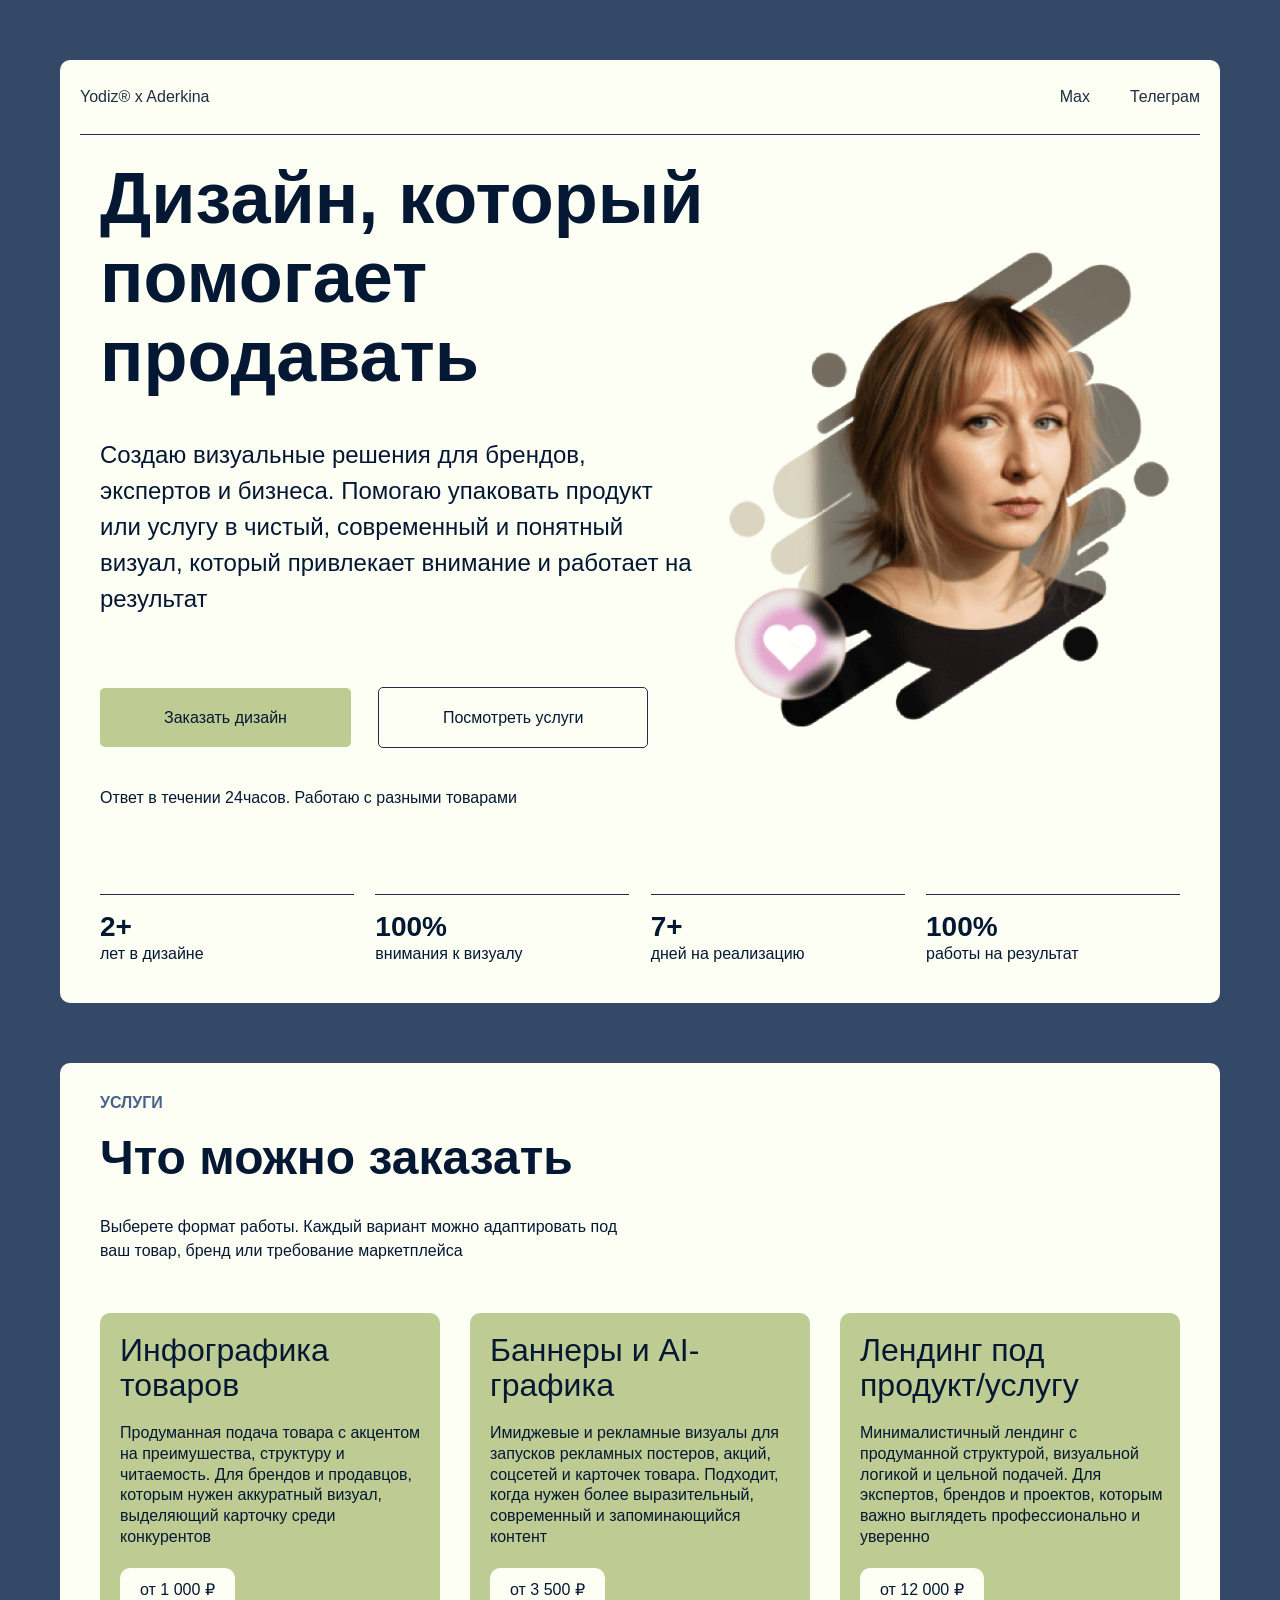
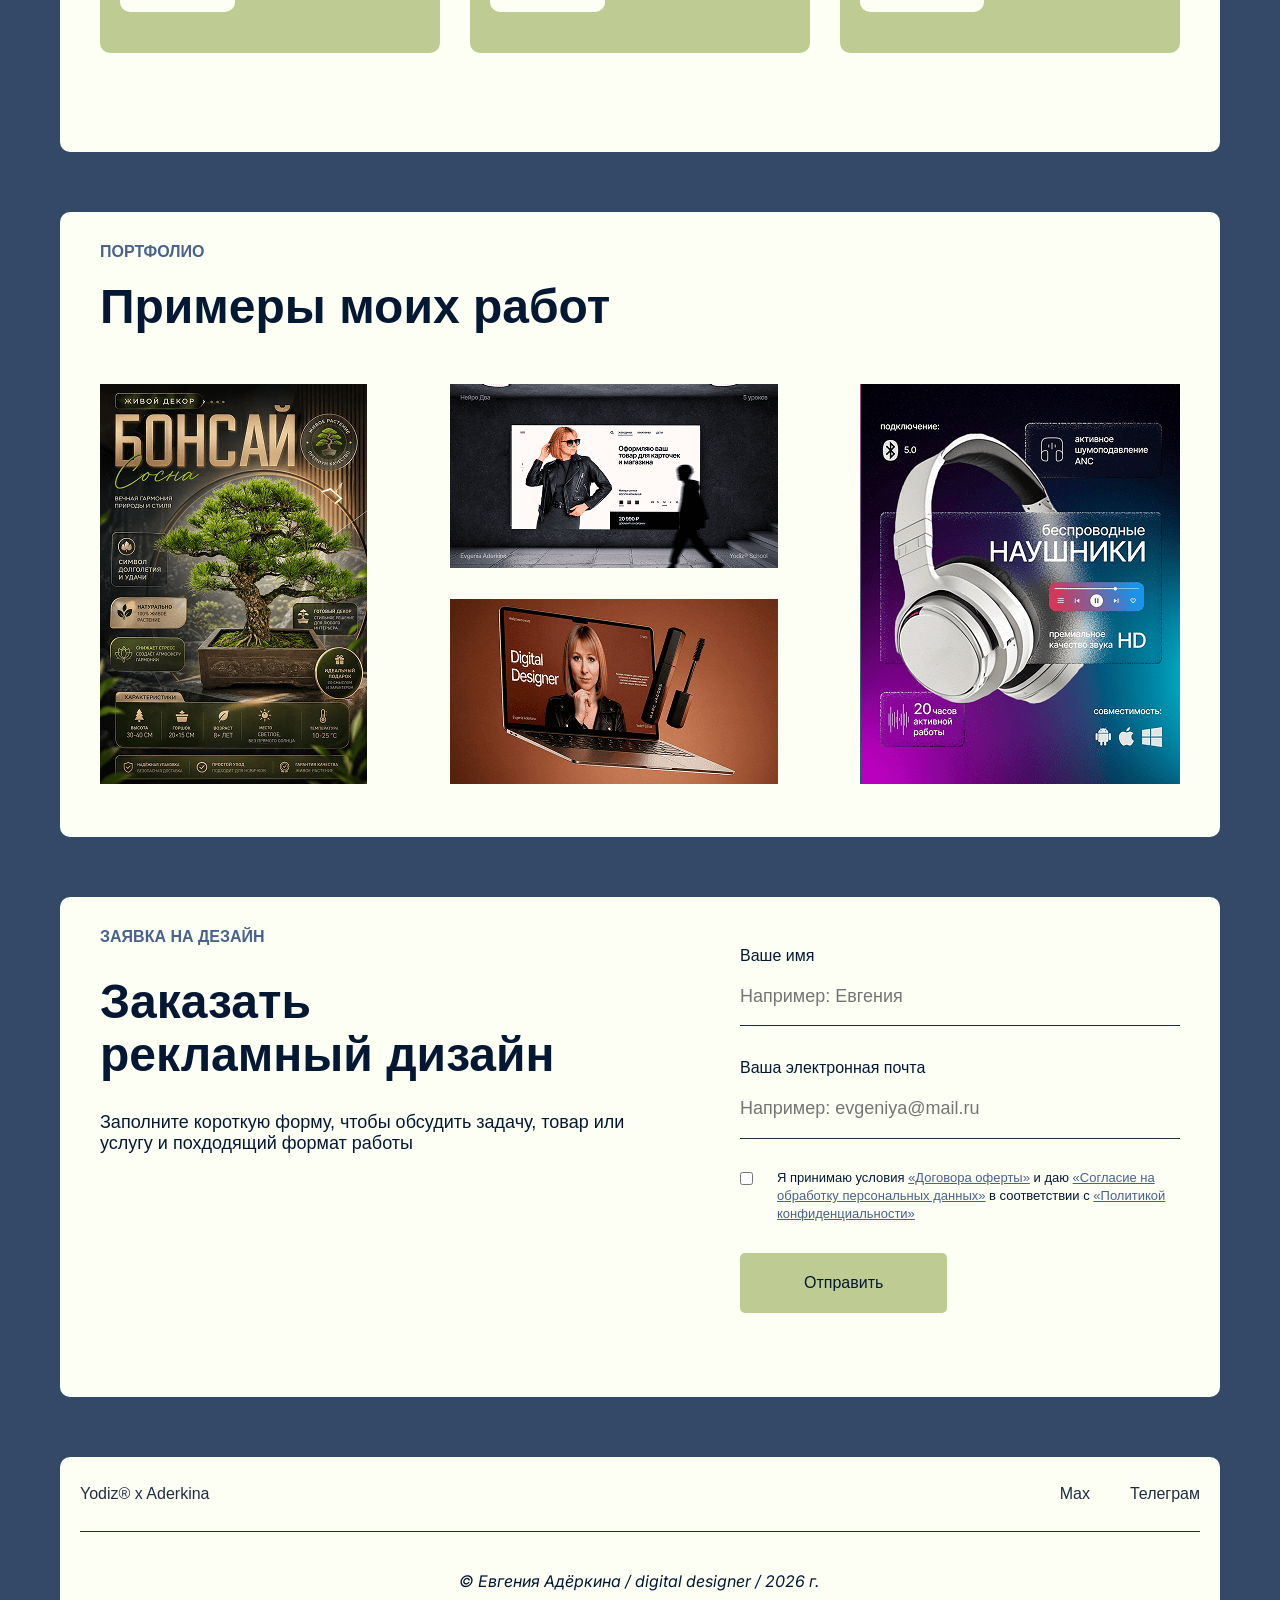
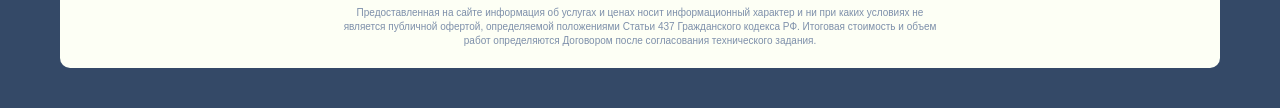
==== index.html @ ded8d52b "Add files via upload" ====
<!DOCTYPE html>
<html lang="en">

<head>
    <meta charset="UTF-8">
    <meta name="viewport" content="width=device-width, initial-scale=1.0">
    <title>Evgeniya</title>
    <link rel="stylesheet" href="./css/main.css">

    <link rel="icon" type="image/x-icon" href="./images/favicons/favicon.svg">
    <link rel="apple-touch-icon" sizes="180x180" href="./images/favicons/apple-touch-icon.png">

</head>

<body>
    <main>
        <section class="hero">
            <div class="container hero__container">
                <div class="hero__screen hero-screen">
                    <header class="header hero__header">
                        <div class="header__container">
                            <div class="header__menu">
                                <div class="header__logo">
                                    <a href="#" class="logo">Yodiz® x Aderkina</a>
                                </div>
                                <nov class="nov">
                                    <a href="#" class="nov__link">Max</a>
                                    <a href="https://t.me/Evgenia_Aderkina" class="nov__link" target="_blank">Телеграм</a>
                                </nov>
                            </div>
                        </div>
                    </header>
                    <div class="hero-screen__content">
                        <div class="hero-visual">
                            <img src="./images/Evgeniya.png" srcset="./images/Evgeniya@2x.png 2x"
                                alt="Портрет Увгении Адёркиной" class="hero-visual__img">
                        </div>
                        <h1 class="hero-screen__title">Дизайн, который помогает продавать</h1>
                        <div class="hero-screen__praimary-text">
                            <p>Создаю визуальные решения для брендов, экспертов и бизнеса. Помогаю упаковать продукт или
                                услугу в чистый, современный и
                                понятный визуал, который привлекает внимание и работает на результат</p>
                        </div>
                        <div class="btn-block">
                            <a href="#bid" class="button btn-block__button">Заказать дизайн</a>
                            <a href="#services" class="button btn-block__button--transparent">Посмотреть услуги</a>

                        </div>
                        <div class="hero-screen__secondary-text">Ответ в течении 24часов. Работаю с разными товарами
                        </div>
                        <div class="hero-screen__advantages">
                            <div class="advantages-aitem">
                                <p>2+
                                    <span>лет в дизайне</span>
                                </p>
                            </div>
                            <div class="advantages-aitem">
                                <p>100%
                                    <span>внимания к визуалу</span>
                                </p>
                            </div>
                            <div class="advantages-aitem">
                                <p>7+
                                    <span>дней на реализацию</span>
                                </p>
                            </div>
                            <div class="advantages-aitem">
                                <p>100%
                                    <span>работы на результат</span>
                                </p>
                            </div>
                        </div>
                    </div>
                </div>
            </div>
        </section>
        <section class="services" id="services">
            <div class="container services__container">
                <div class="services__content">
                    <div class="services__name">
                        <p class="services-name">УСЛУГИ</p>
                    </div>
                    <h2 class="h2-title services__title">Что можно заказать</h2>
                    <div class="services__text">
                        <p class="services-text">Выберете формат работы. Каждый вариант можно адаптировать под ваш
                            товар, бренд или требование маркетплейса</p>
                    </div>
                    <div class="services__wraper">
                        <div class="service-card">
                            <h3 class="service-card__title">Инфографика товаров</h3>
                            <div class="service-card__text">
                                <p class="card-text">Продуманная подача товара с акцентом на преимушества,
                                    структуру и читаемость. Для брендов и продавцов, которым нужен аккуратный визуал,
                                    выделяющий карточку среди конкурентов</p>
                            </div>
                            <div class="service-card__price">
                                <p class="card-price">от 1 000 ₽</p>
                            </div>
                        </div>
                        <div class="service-card">
                            <h3 class="service-card__title">Баннеры и AI- графика</h3>
                            <div class="service-card__text">
                                <p class="card-text">Имиджевые и рекламные визуалы для запусков рекламных постеров,
                                    акций, соцсетей и карточек товара. Подходит, когда нужен
                                    более выразительный, современный и запоминающийся контент</p>
                            </div>
                            <div class="service-card__price">
                                <p class="card-price">от 3 500 ₽</p>
                            </div>
                        </div>
                        <div class="service-card">
                            <h3 class="service-card__title">Лендинг под продукт/услугу</h3>
                            <div class="service-card__text">
                                <p class="card-text">Минималистичный лендинг с продуманной структурой, визуальной
                                    логикой и цельной подачей. Для экспертов, брендов и
                                    проектов, которым важно выглядеть профессионально и уверенно</p>
                            </div>
                            <div class="service-card__price">
                                <p class="card-price">от 12 000 ₽</p>
                            </div>
                        </div>
                    </div>
                </div>
            </div>
        </section>
        <section class="portfolio">
            <div class="container portfolio__container">
                <div class="portfolio__content">
                    <div class="portfolio__name">
                        <p class="portfolio-name">ПОРТФОЛИО</p>
                    </div>
                    <h2 class="h2-title portfolio__title">Примеры моих работ</h2>
                    <div class="portfolio__wraper">
                        <div class="portfolio__slide-left">
                            <img src="./images/bonsai.png" srcset="./images/bonsai@2x.png 2x" alt="Карточка товарами"
                                class="portfolio__slide-img">
                        </div>
                        <div class="portfolio__slide-center">
                            <div class="portfolio__slide-small">
                                <img src="./images/screen.png" srcset="./images/screen@2x.png 2x" alt="Мокап"
                                    class="portfolio__slide-img">
                            </div>
                            <div class="portfolio__slide-small">
                                <img src="./images/laptop.png" srcset="./images/laptop@2x.png 2x" alt="Мокап"
                                    class="portfolio__slide-img">
                            </div>
                        </div>
                        <div class="portfolio__slide-reght">
                            <img src="./images/fon.png" srcset="./images/fon@2x.png 2x" alt="Карточка товарами"
                                class="portfolio__slide-img">
                        </div>
                    </div>
                </div>
            </div>
        </section>
        <section class="bid" id="bid">
            <div class="container bid__container">
                <div class="bid__content">
                    <div class="bid-content">
                        <div class="bid-content__name">
                            <p class="content-name">ЗАЯВКА НА ДЕЗАЙН</p>
                        </div>
                        <h2 class="h2-title bid-content__title">Заказать <span>рекламный дизайн</span></h2>
                        <div class="bid-content__text">
                            <p class="content-text">Заполните короткую форму, чтобы обсудить задачу, товар или услугу и
                                похдодящий формат работы</p>
                        </div>
                        <!-- Добавьте этот блок в самый конец формы .design-form -->
                        <div class="success-message is-hidden" id="successMessage">
                            <p>🎉 Заявка успешно отправлена! Дизайнер свяжется с вами в ближайшее время.</p>
                        </div>
                    </div>
                    <form method="post" action="#" class="form-bid" id="formBid">
                        <div class="form-block">
                            <label for="name" class="label-text">Ваше имя</label>
                            <input type="text" id="name" name="name" placeholder="Например: Евгения" required
                                class="block-input">
                        </div>
                        <div class="form-block">
                            <label for="email" class="label-text">Ваша электронная почта</label>
                            <input type="email" id="email" name="email" placeholder="Например: evgeniya@mail.ru"
                                required pattern="[a-z0-9._%+-]+@[a-z0-9.-]+\.[a-z]{2,4}$"
                                title="Пожалуйста, введите корректный email, например: evgeniya@mail.ru"
                                class="block-input">
                        </div>
                        <div class="privacy-group">
                            <label class="privacy-label">
                                <input type="checkbox" class="privacy-checkbox" id="privacyCheckbox">
                                <span class="custom-checkbox"></span>
                                <span class="privacy-text">
                                    Я принимаю условия <a href="./offerta.html" target="_blank" class="privacy-link">«Договора оферты»</a> и даю
                                    <a href="./consent.html" target="_blank" class="privacy-link">«Согласие на обработку персональных данных»</a>
                                    в соответствии с <a href="./policy.html" target="_blank" class="privacy-link">«Политикой
                                        конфиденциальности»</a>
                                </span>
                            </label>
                            <!-- Блок для вывода ошибки -->
                            <span class="error-toast is-hidden" id="errorToast">Необходимо подтвердить согласие с документами</span>
                        </div>
                        <div class="button-form">
                            <button class="button-input button" type="submit">Отправить</button>
                        </div>
                       
                    </form>
                </div>
            </div>
        </section>
    </main>
    <footer class="footer">
        <div class="container footer__container">
            <div class="footer__contant">
                <header class="header footer__header">
                    <div class="header__container">
                        <div class="header__menu">
                            <div class="header__logo">
                                <a href="#" class="logo">Yodiz® x Aderkina</a>
                            </div>
                            <nav class="nov">
                                <a href="#" class="nov__link">Max</a>
                                <a href="https://t.me/Evgenia_Aderkina" class="nov__link" target="_blank">Телеграм</a>
                            </nav>
                        </div>
                    </div>
                </header>
                <div class="footer__content-bottom">
                    <div class="footer__copyright">
                        <p class="footer-copyright">© Евгения Адёркина / digital designer / 2026 г.</p>
                    </div>
                    <div class="footer__disclaimer">
                        <p class="foorer-disclaimer">Предоставленная на сайте информация об услугах и ценах носит информационный
                            характер и ни при каких условиях не является
                            публичной офертой, определяемой положениями Статьи 437 Гражданского кодекса РФ. Итоговая стоимость и объем
                            работ
                            определяются Договором после согласования технического задания.</p>
                    </div>
                </div>
            </div>
        </div>
    </footer>
   <script src="./main.js"></script>
</body>

</html>
---- css/main.css ----
@charset "UTF-8";
/* Сброс CSS стилей. Reset CSS — ВебКадеми */
/* https://webcademy.ru/blog/739/ */
/* Reset and base styles  */
* {
  padding: 0px;
  margin: 0px;
  border: none;
}

*,
*::before,
*::after {
  box-sizing: border-box;
}

/* Links */
a,
a:link,
a:visited {
  text-decoration: none;
}

a:hover {
  text-decoration: none;
}

/* Common */
aside,
nav,
footer,
header,
section,
main {
  display: block;
}

h1,
h2,
h3,
h4,
h5,
h6,
p {
  font-size: inherit;
  font-weight: inherit;
}

ul,
ul li {
  list-style: none;
}

img {
  vertical-align: top;
}

img,
svg {
  max-width: 100%;
  height: auto;
}

address {
  font-style: normal;
}

/* Form */
input,
textarea,
button,
select {
  font-family: inherit;
  font-size: inherit;
  color: inherit;
  background-color: transparent;
}

input::-ms-clear {
  display: none;
}

button,
input[type=submit] {
  display: inline-block;
  box-shadow: none;
  background-color: transparent;
  background: none;
  cursor: pointer;
}

input:focus,
input:active,
button:focus,
button:active {
  outline: none;
}

button::-moz-focus-inner {
  padding: 0;
  border: 0;
}

label {
  cursor: pointer;
}

legend {
  display: block;
}

input[type=file] {
  max-width: 100%;
}

@font-face {
  font-family: "Inter";
  src: url("/fonts/Inter-VariableFont_opsz,wght.woff2") format("woff2-variations"), url("/fonts/Inter-VariableFont_opsz,wght.woff2") format("woff2");
  font-weight: 100 900;
  font-style: normal;
  font-display: swap;
}
@font-face {
  font-family: "Inter";
  src: url("/fonts/Inter-Italic-VariableFont_opsz,wght.woff2") format("woff2-variations"), url("/fonts/Inter-Italic-VariableFont_opsz,wght.woff2") format("woff2");
  font-weight: 100 900;
  font-style: italic;
  font-display: swap;
}
@font-face {
  font-family: "Inter Tight";
  src: url("/fonts/InterTight-Bold.woff2") format("woff2");
  font-weight: 700;
  font-style: normal;
  font-display: swap;
}
@font-face {
  font-family: "Inter Tight";
  src: url("/fonts/InterTight-SemiBold.woff2") format("woff2");
  font-weight: 600;
  font-style: normal;
  font-display: swap;
}
@font-face {
  font-family: "Inter Tight";
  src: url("/fonts/InterTight-Medium.woff2") format("woff2");
  font-weight: 500;
  font-style: normal;
  font-display: swap;
}
html {
  font-size: 62.5%;
  scroll-behavior: smooth;
  transition: scroll 0.5s ease;
}
@media (min-width: 1921px) {
  html {
    /* 62.5% * 1.3333 = 83.33% */
    font-size: 83.3333%;
  }
}

body {
  position: relative;
  padding-bottom: 4rem;
  font-family: "Inter", sans-serif;
  font-size: 1.6rem;
  font-weight: 400;
  line-height: 1.5;
  background-color: #344967;
  color: #051833;
}

.container {
  width: 100%;
  max-width: 120rem;
  padding: 0 2rem;
  margin: 0 auto;
}
@media (max-width: 768px) {
  .container {
    padding: 0 1.5rem;
  }
}

.button {
  display: inline-block;
  padding: 2rem 6.4rem;
  border-radius: 0.5rem;
  font-family: "Inter", sans-serif;
  font-size: 1.6rem;
  font-weight: 500;
  line-height: 1.2;
  color: #051833;
  transition: transform 0.2s ease;
}
.button:active {
  transform: scale(0.9);
}
@media (hover: hover) {
  .button:hover {
    transform: scale(1.1);
    cursor: pointer;
  }
  .button:active {
    transform: scale(1);
  }
}
@media (max-width: 768px) {
  .button {
    padding: 2rem 3.2rem;
    width: 100%;
    text-align: center;
  }
}

.hero__header, .inner-page__header {
  position: absolute;
  top: 0;
  left: 0;
}

.header {
  width: 100%;
}
.header__container {
  width: 100%;
  padding-inline: 2rem;
}
@media (max-width: 768px) {
  .header__container {
    padding-inline: 1.5rem;
  }
}
.header__menu {
  display: flex;
  flex-direction: row;
  justify-content: space-between;
  align-items: center;
  gap: auto;
  padding: 2.5rem 0;
  border-bottom: 0.1rem solid #212e40;
}

.logo {
  font-family: "Inter", sans-serif;
  font-size: 1.6rem;
  font-weight: 400;
  line-height: 1.5;
  color: #212e40;
}

.nov {
  display: flex;
  flex-direction: row;
  justify-content: flex-start;
  align-items: center;
  gap: 4rem;
}
.nov__link {
  font-family: "Inter", sans-serif;
  font-size: 1.6rem;
  font-weight: 400;
  color: #212e40;
  transition: transform 0.2s ease;
}
.nov__link:active {
  color: #ff3b30;
}
@media (hover: hover) {
  .nov__link:hover {
    transform: scale(1.3);
    cursor: pointer;
  }
  .nov__link:active {
    transform: scale(1);
  }
}

.hero {
  width: 100%;
  height: 100vh;
  display: flex;
  align-items: center;
}
.hero__container {
  position: relative;
  width: 100%;
  max-width: 120rem;
}
.hero__screen {
  position: relative;
  padding-inline: 4rem;
  padding-top: 9.9rem;
  padding-bottom: 4rem;
  width: 100%;
  background-color: #fdfff5;
  border-radius: 1rem;
}
@media (max-width: 768px) {
  .hero__screen {
    padding-inline: 1.5rem;
  }
}
@media (max-height: 900px), (max-width: 1200px) {
  .hero {
    padding-top: 6rem;
    height: auto;
  }
}

.hero-screen__content {
  position: relative;
  display: flex;
  flex-direction: column;
  justify-content: space-between;
  gap: 4rem;
}
.hero-screen__title {
  font-family: "Inter Tight", sans-serif;
  font-size: 7.2rem;
  font-weight: 700;
  line-height: 1.1;
  color: #051833;
  max-width: 72rem;
}
@media (max-width: 768px) {
  .hero-screen__title {
    font-size: 4.8rem;
  }
}
.hero-screen__praimary-text {
  margin-bottom: 3rem;
  font-family: "Inter", sans-serif;
  font-size: 2.4rem;
  font-weight: 500;
  line-height: 1.5;
  max-width: 60rem;
  color: #051833;
}
.hero-screen__secondary-text {
  margin-bottom: 4.7rem;
  font-family: "Inter", sans-serif;
  font-size: 1.6rem;
  font-weight: 400;
  line-height: 1.2;
  color: #051833;
}
.hero-screen__advantages {
  display: flex;
  flex-direction: row;
  justify-content: space-between;
  align-items: center;
  gap: auto;
  flex-wrap: wrap;
  gap: 2rem;
}

.advantages-aitem {
  padding-top: 1.5rem;
  width: 100%;
  max-width: 25.4rem;
  border-top: 0.1rem solid #212e40;
  font-family: "Inter", sans-serif;
  font-size: 2.8rem;
  font-weight: 700;
  line-height: 1.2;
  color: #051833;
}
.advantages-aitem span {
  display: block;
  font-size: 1.6rem;
  font-weight: 400;
}
@media (max-width: 760px) {
  .advantages-aitem {
    max-width: 100%;
  }
}

.hero-visual {
  position: absolute;
  top: 7rem;
  right: 0;
  flex: 0 0 auto;
  max-width: 46.3rem;
  height: 54.5rem;
  display: flex;
  flex-direction: row;
  justify-content: center;
  align-items: center;
  gap: 0;
  overflow: hidden;
  z-index: 2;
}
@media (max-width: 1200px) {
  .hero-visual {
    position: static;
    margin: 2rem auto 0;
    max-width: 100%;
    height: auto;
    aspect-ratio: 3/4;
  }
}

.hero-visual__img {
  width: 100%;
  height: 100%;
  -o-object-fit: contain;
     object-fit: contain;
}

.btn-block {
  display: flex;
  flex-direction: row;
  justify-content: flex-start;
  align-items: center;
  gap: 2.7rem;
  flex-wrap: wrap;
}
.btn-block__button {
  background-color: #becc93;
}
.btn-block__button--transparent {
  border: 0.1rem solid #212e40;
}

.services {
  position: relative;
  margin-top: 6rem;
  width: 100%;
}
.services__content {
  display: flex;
  flex-direction: column;
  justify-content: flex-start;
  align-items: flex-start;
  gap: 2rem;
  padding: 3rem 4rem;
  width: 100%;
  max-width: 116rem;
  min-height: 68.9rem;
  background-color: #fdfff5;
  border-radius: 1rem;
}
@media (max-width: 768px) {
  .services__content {
    padding: 3rem 1.5rem;
    min-height: auto !important;
    height: auto !important;
    align-items: stretch !important;
  }
}
.services__name {
  width: 100%;
  max-width: 53rem;
  font-family: "Inter Tight", sans-serif;
  font-size: 1.6rem;
  font-weight: 600;
  line-height: 1.2;
  color: #49628c;
  text-transform: uppercase;
}
.services__title {
  width: 100%;
  max-width: 53rem;
}
@media (max-width: 768px) {
  .services__title {
    max-width: 100% !important;
  }
}
.services__text {
  width: 100%;
  max-width: 53rem;
  padding-top: 1rem;
}
.services__wraper {
  display: flex;
  flex-direction: row;
  justify-content: space-between;
  align-items: center;
  flex-wrap: wrap !important;
  gap: 2rem 2rem;
  padding-top: 3rem;
  width: 100%;
  max-width: 116rem;
}
@media (max-width: 768px) {
  .services__wraper {
    flex-direction: column !important;
    align-items: center !important;
    gap: 2rem !important;
  }
}

.service-card {
  display: flex;
  flex-direction: column;
  justify-content: flex-start;
  align-items: flex-start;
  gap: 2rem;
  padding: 2rem 1rem 2rem 2rem;
  max-width: 34rem;
  aspect-ratio: 1/1;
  background-color: #becc93;
  border-radius: 1rem;
}
@media (max-width: 768px) {
  .service-card {
    flex: initial !important;
    padding: 1rem 0 1rem 1rem;
    width: 100% !important;
    max-width: none !important;
    aspect-ratio: auto !important;
    min-height: 32rem;
  }
}
.service-card__title {
  width: 100%;
  max-width: 24rem;
  font-family: "Inter Tight", sans-serif;
  font-size: 3.2rem;
  font-weight: 500;
  line-height: 1.1;
  color: #051833;
}
@media (max-width: 768px) {
  .service-card__title {
    font-size: 2.8rem;
  }
}
.service-card__text {
  max-width: 31rem;
  line-height: 1.3;
}
.service-card__price {
  padding: 1rem 2rem;
  border-radius: 1rem;
  background-color: #fdfff5;
}

.h2-title {
  font-family: "Inter Tight", sans-serif;
  font-size: 4.8rem;
  font-weight: 700;
  line-height: 1.1;
  color: #051833;
}
@media (max-width: 768px) {
  .h2-title {
    font-size: 3.2rem;
  }
}

.portfolio {
  position: relative;
  margin-top: 6rem;
  width: 100%;
}
.portfolio__content {
  display: flex;
  flex-direction: column;
  justify-content: flex-start;
  align-items: flex-start;
  gap: 2rem;
  padding: 3rem 4rem;
  width: 100%;
  max-width: 116rem;
  min-height: 62.5rem;
  background-color: #fdfff5;
  border-radius: 1rem;
}
@media (max-width: 768px) {
  .portfolio__content {
    padding: 3rem 1.5rem;
    min-height: auto !important;
    height: auto !important;
    align-items: stretch !important;
  }
}
.portfolio__name {
  width: 100%;
  max-width: 53rem;
  font-family: "Inter Tight", sans-serif;
  font-size: 1.6rem;
  font-weight: 600;
  line-height: 1.2;
  color: #49628c;
  text-transform: uppercase;
}
.portfolio__title {
  width: 100%;
  max-width: 53rem;
}
@media (max-width: 768px) {
  .portfolio__title {
    max-width: 100% !important;
  }
}
.portfolio__wraper {
  display: flex;
  flex-direction: row;
  justify-content: space-between;
  align-items: center;
  flex-wrap: wrap !important;
  gap: 2rem 2rem;
  padding-top: 3rem;
  width: 100%;
  max-width: 116rem;
}
@media (max-width: 768px) {
  .portfolio__wraper {
    flex-direction: column !important;
    align-items: center !important;
    gap: 2rem !important;
  }
}

.portfolio__slide-left {
  width: 100%;
  max-width: 26.7rem;
  aspect-ratio: 267/400;
  overflow: hidden;
}
@media (max-width: 768px) {
  .portfolio__slide-left {
    width: 100% !important;
    max-width: none !important;
  }
}

.portfolio__slide-reght {
  width: 100%;
  max-width: 32rem;
  aspect-ratio: 320/400;
  overflow: hidden;
}
@media (max-width: 768px) {
  .portfolio__slide-reght {
    width: 100% !important;
    max-width: none !important;
  }
}

.portfolio__slide-center {
  display: flex;
  flex-direction: column;
  justify-content: space-between;
  align-items: flex-start;
  width: 100%;
  max-width: 32.8rem;
  aspect-ratio: 328/400;
  overflow: hidden;
}
@media (max-width: 768px) {
  .portfolio__slide-center {
    width: 100% !important;
    max-width: none !important;
  }
}

.portfolio__slide-small {
  width: 100%;
  aspect-ratio: 328/184;
}

.portfolio__slide-img {
  width: 100%;
  height: 100%;
  -o-object-fit: contain;
     object-fit: contain;
}

.bid {
  position: relative;
  margin-top: 6rem;
  width: 100%;
}
.bid__content {
  display: flex;
  flex-direction: row;
  justify-content: space-between;
  align-items: flex-start;
  padding: 3rem 4rem;
  width: 100%;
  max-width: 116rem;
  min-height: 50rem;
  background-color: #fdfff5;
  border-radius: 1rem;
}
@media (max-width: 768px) {
  .bid__content {
    display: flex;
    flex-direction: column;
    justify-content: flex-start;
    align-items: flex-start;
    gap: 3rem;
    padding: 3rem 1.5rem;
    min-height: auto !important;
    height: auto !important;
    align-items: stretch !important;
  }
}

.bid-content {
  display: flex;
  flex-direction: column;
  justify-content: flex-start;
  align-items: flex-start;
  gap: 3rem;
  width: 100%;
  max-width: 53rem;
}
.bid-content__name {
  width: 100%;
  max-width: 53rem;
  font-family: "Inter Tight", sans-serif;
  font-size: 1.6rem;
  font-weight: 600;
  line-height: 1.2;
  color: #49628c;
  text-transform: uppercase;
}
.bid-content__title {
  width: 100%;
  max-width: 53rem;
}
.bid-content__title span {
  display: block;
}
@media (max-width: 768px) {
  .bid-content__title {
    max-width: 100% !important;
  }
}
.bid-content__text {
  width: 100%;
  max-width: 53rem;
  font-size: 1.8rem;
  font-weight: 400;
  line-height: 1.2;
}

.success-message {
  padding: 1.2rem 1.6rem;
  background-color: rgba(190, 204, 147, 0.5);
  border: 1px solid #becc93;
  border-radius: 0.8rem;
  color: #14532d;
  font-size: 1.4rem;
  line-height: 1.4;
  text-align: center;
}

.form-bid {
  display: flex;
  flex-direction: column;
  justify-content: flex-start;
  align-items: flex-start;
  gap: 3rem;
  padding-top: 1.7rem;
  width: 100%;
  max-width: 44rem;
}

.form-block {
  position: relative;
  display: flex;
  flex-direction: column;
  justify-content: flex-stert;
  align-items: flex-start;
  width: 100%;
}

.block-input {
  padding: 1.8rem 0;
  width: 100%;
  border-bottom: 0.1rem solid #212e40;
  font-size: 1.8rem;
  font-weight: 400;
  line-height: 1.2;
  transition: border-color 0.3s;
}
.block-input:focus {
  outline: none;
  border-color: #051833;
}

.privacy-group {
  display: flex;
  flex-direction: column;
  justify-content: flex-start;
  align-items: flexstart;
  gap: 0.8rem;
  position: relative;
}
.privacy-group .privacy-checkbox {
  margin-top: 0.3rem;
}
.privacy-group .privacy-label {
  display: flex;
  flex-direction: row;
  justify-content: flex-start;
  align-items: flex-start;
  gap: 1.2rem;
  cursor: pointer;
  -webkit-user-select: none;
     -moz-user-select: none;
          user-select: none;
  /*запрет на выделение текста*/
}

.privacy-text {
  font-size: 1.3rem;
  font-weight: 500;
  line-height: 1.4;
  color: #051833;
}
.privacy-text .privacy-link {
  color: #49628c;
  text-decoration: underline;
  transition: opacity 0.3s;
}
.privacy-text .privacy-link:hover {
  opacity: 0.7;
}

.error-toast {
  font-size: 12px;
  color: #ff3b30;
  animation: fadeIn 0.2s ease-in-out;
}

.button-form {
  width: 100%;
}
.button-form .button-input {
  background-color: #becc93;
}

.is-hidden {
  display: none !important;
}

@keyframes fadeIn {
  from {
    opacity: 0;
    transform: translateY(-5px);
  }
  to {
    opacity: 1;
    transform: translateY(0);
  }
}
.footer {
  position: relative;
  margin-top: 6rem;
  width: 100%;
}
.footer__contant {
  width: 100%;
  max-width: 116rem;
  min-height: 20.5rem;
  background-color: #fdfff5;
  border-radius: 1rem;
}
@media (max-width: 768px) {
  .footer__contant {
    min-height: auto !important;
    height: auto !important;
    align-items: stretch !important;
  }
}
.footer__content-bottom {
  display: flex;
  flex-direction: column;
  justify-content: center;
  align-items: center;
  gap: 1.5rem;
  padding: 4rem 1.5rem 2rem;
}

.footer__copyright {
  width: 100%;
  max-width: 36.3rem;
  font-family: "Inter", sans-serif;
  font-weight: 400;
  line-height: 1.2;
  font-style: italic;
}

.footer__disclaimer {
  width: 100%;
  max-width: 60rem;
  font-family: "Inter", sans-serif;
  font-size: 1rem;
  font-weight: 400;
  line-height: 1.4;
  color: #49628c;
  text-align: center;
}
.footer__disclaimer .foorer-disclaimer {
  opacity: 0.7;
}

.inner-page {
  width: 100%;
}
.inner-page__details {
  margin-top: 6rem;
  position: relative;
  position: relative;
  padding-inline: 4rem;
  padding-top: 9.9rem;
  padding-bottom: 4rem;
  width: 100%;
  background-color: #fdfff5;
  border-radius: 1rem;
}
@media (max-width: 768px) {
  .inner-page__details {
    padding-inline: 1.5rem;
  }
}
.inner-page__content {
  display: flex;
  flex-direction: column;
  justify-content: flex-start;
  align-items: flex-start;
  margin: 0 auto;
  width: 100%;
  max-width: 72rem;
}
.inner-page__title {
  margin: 0 auto;
  width: 100%;
  max-width: 72rem;
  font-family: "Inter Tight", sans-serif;
  font-size: 2.8rem;
  font-weight: 700;
  line-height: 1.1;
  color: #051833;
  text-align: center;
}
.inner-page__date {
  margin-top: 3rem;
  width: 100%;
  max-width: 72rem;
}
.inner-page__text {
  padding-top: 4rem;
}

.inner-page__list {
  counter-reset: main-section;
  margin-top: 2.8rem;
  padding-left: 0;
}
.inner-page__list > li {
  counter-increment: main-section;
  margin-bottom: 2.8rem;
  font-size: 1.8rem;
  font-weight: 500;
  color: #051833;
}
.inner-page__list > li::before {
  content: counter(main-section) ". ";
  font-weight: 600;
  color: #051833;
}
.inner-page__list ul {
  counter-reset: sub-section;
  padding-left: 0;
  margin-top: 1.4rem;
}
.inner-page__list ul li {
  counter-increment: sub-section;
  position: relative;
  font-size: 1.6rem;
  font-weight: 400;
  line-height: 1.6;
  margin-bottom: 1.2rem;
  padding-left: 4rem;
}
.inner-page__list ul li::before {
  content: counter(main-section) "." counter(sub-section) ".";
  position: absolute;
  left: 0;
  top: 0;
  font-weight: 500;
  color: #051833;
}
.inner-page__list ul li ul {
  counter-reset: sub-sub-section;
  margin-top: 1.2rem;
  margin-bottom: 1.6rem;
}
.inner-page__list ul li ul li {
  counter-increment: sub-sub-section;
  font-size: 1.6rem;
  padding-left: 5.5rem;
  font-weight: 400;
  line-height: 1.6;
  margin-bottom: 1.2rem;
}
.inner-page__list ul li ul li::before {
  content: counter(main-section) "." counter(sub-section) "." counter(sub-sub-section) ".";
}

.inner-page__policy {
  display: block;
  margin-top: 1.4rem;
  font-size: 1.6rem;
  font-weight: 400;
  line-height: 1.6;
}

.unnumbered-list {
  margin-top: 1.4rem;
}
.unnumbered-list li {
  position: relative;
  margin-bottom: 1.2rem;
  padding-left: 4rem;
  font-size: 1.6rem;
  font-weight: 400;
}
.unnumbered-list li::before {
  content: "•";
  font-size: 2rem;
  position: absolute;
  left: 2rem;
  top: -0.1rem;
  transform: none;
  color: #051833;
  font-weight: 700;
  line-height: 1;
}/*# sourceMappingURL=main.css.map */
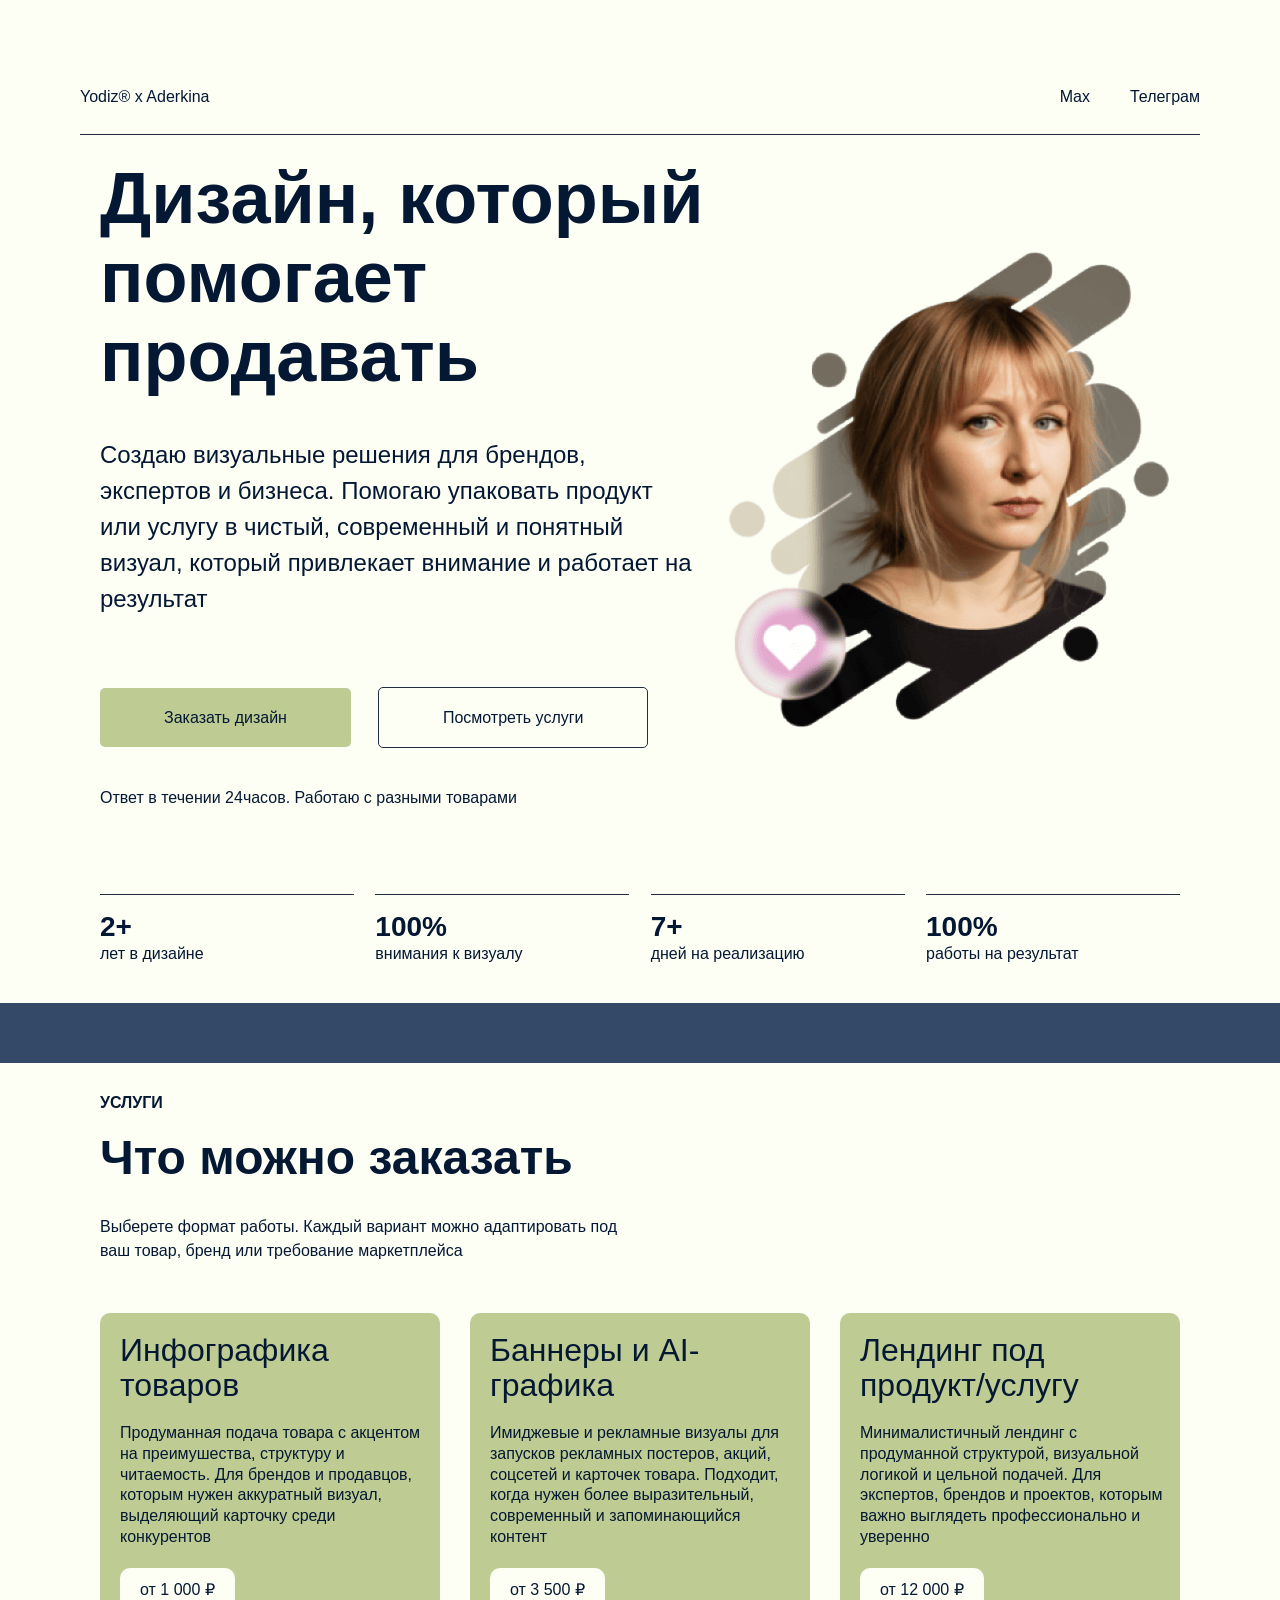
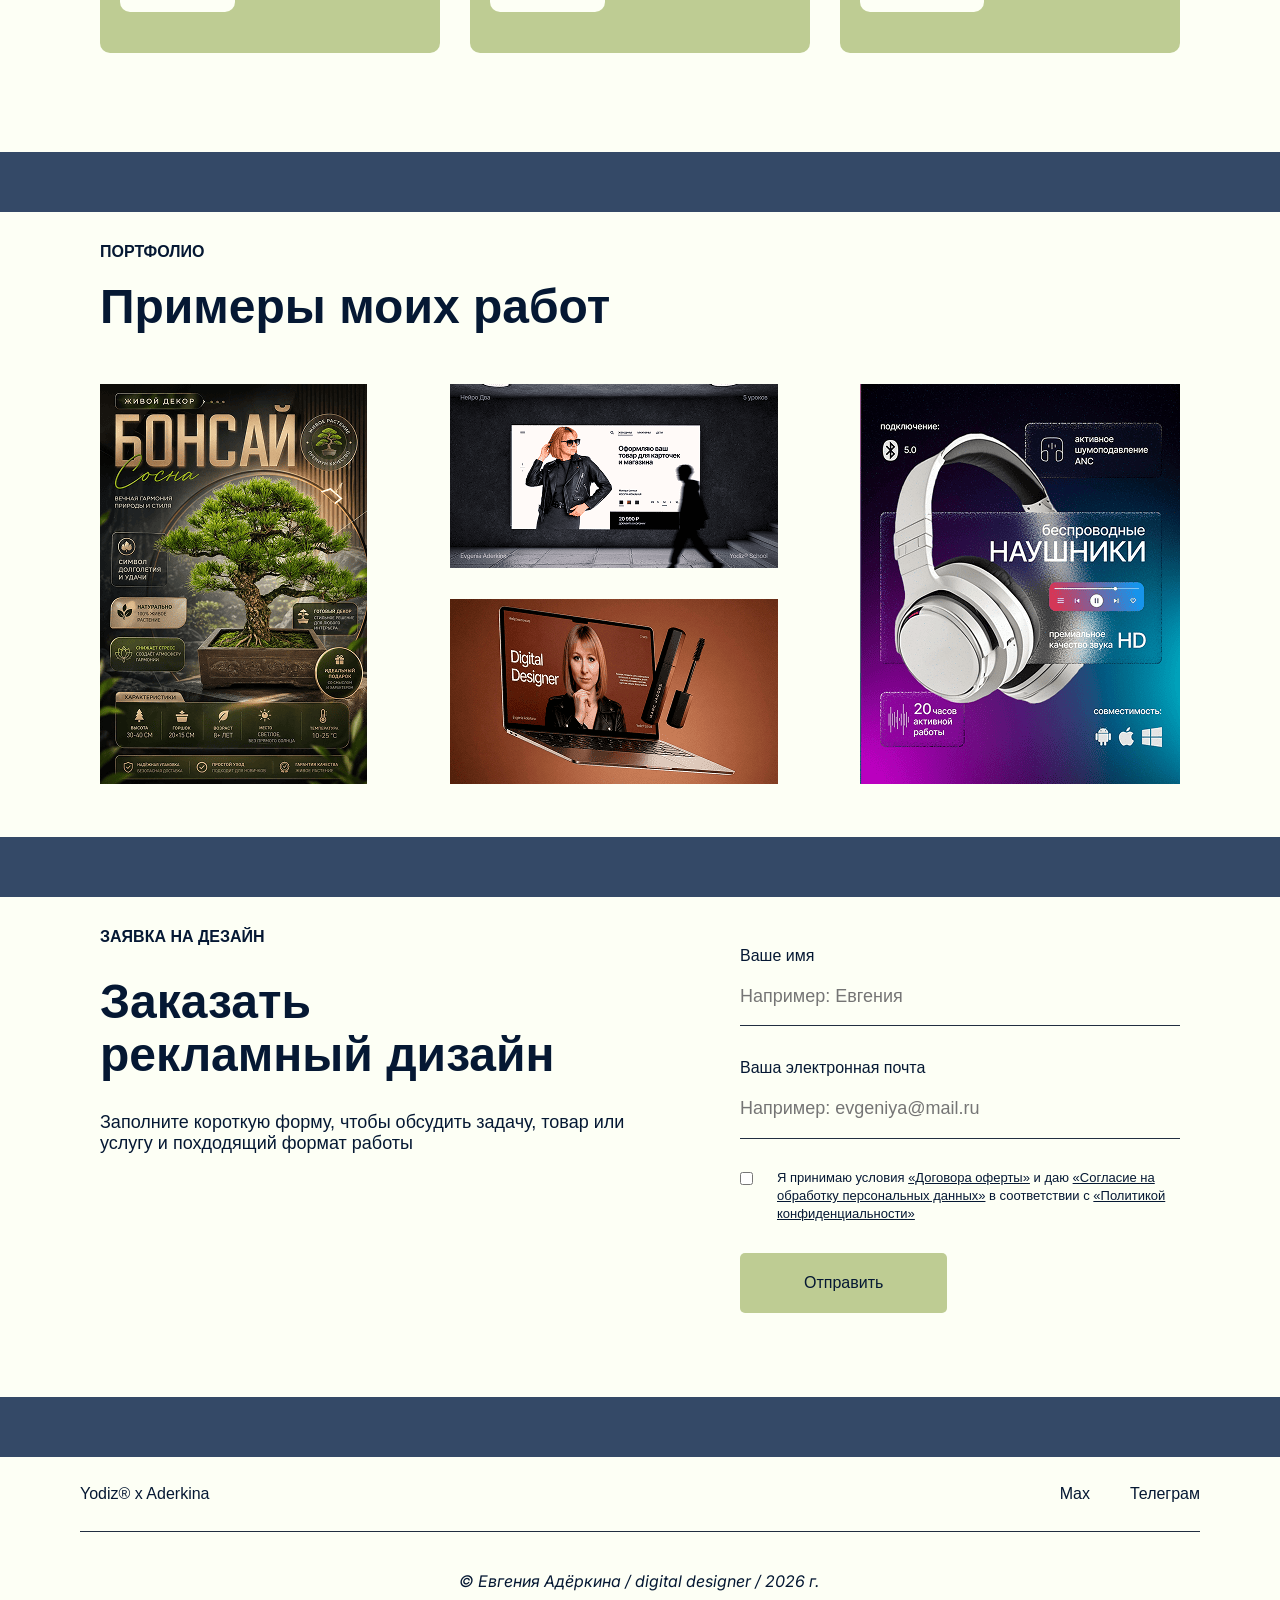
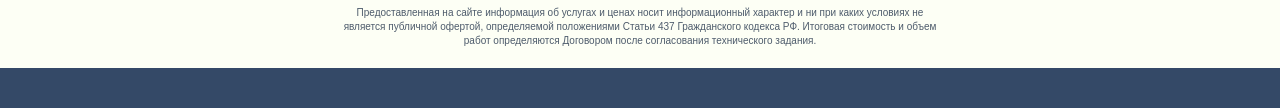
==== commit dd6b20b2: "Update index.html" ====
--- a/index.html
+++ b/index.html
@@ -4,6 +4,9 @@
 <head>
     <meta charset="UTF-8">
     <meta name="viewport" content="width=device-width, initial-scale=1.0">
+    <meta name="color-scheme" content="only light">
+    <meta name="supported-color-schemes" content="only light">
+    <meta name="theme-color" content="#344967">
     <title>Evgeniya</title>
     <link rel="stylesheet" href="./css/main.css">
 
@@ -240,4 +243,4 @@
    <script src="./main.js"></script>
 </body>
 
-</html>+</html>
--- a/css/main.css
+++ b/css/main.css
@@ -1,4 +1,16 @@
 @charset "UTF-8";
+
+:root { color-scheme: light; }
+
+section, header, footer {
+  background-color: #fdfff5 !important; 
+}
+
+body, p, span, h1, h2, h3, h4, h5, h6, a {
+  color: #051833 !important;
+}
+
+
 /* Сброс CSS стилей. Reset CSS — ВебКадеми */
 /* https://webcademy.ru/blog/739/ */
 /* Reset and base styles  */
@@ -1036,4 +1048,4 @@
   color: #051833;
   font-weight: 700;
   line-height: 1;
-}/*# sourceMappingURL=main.css.map */+}/*# sourceMappingURL=main.css.map */
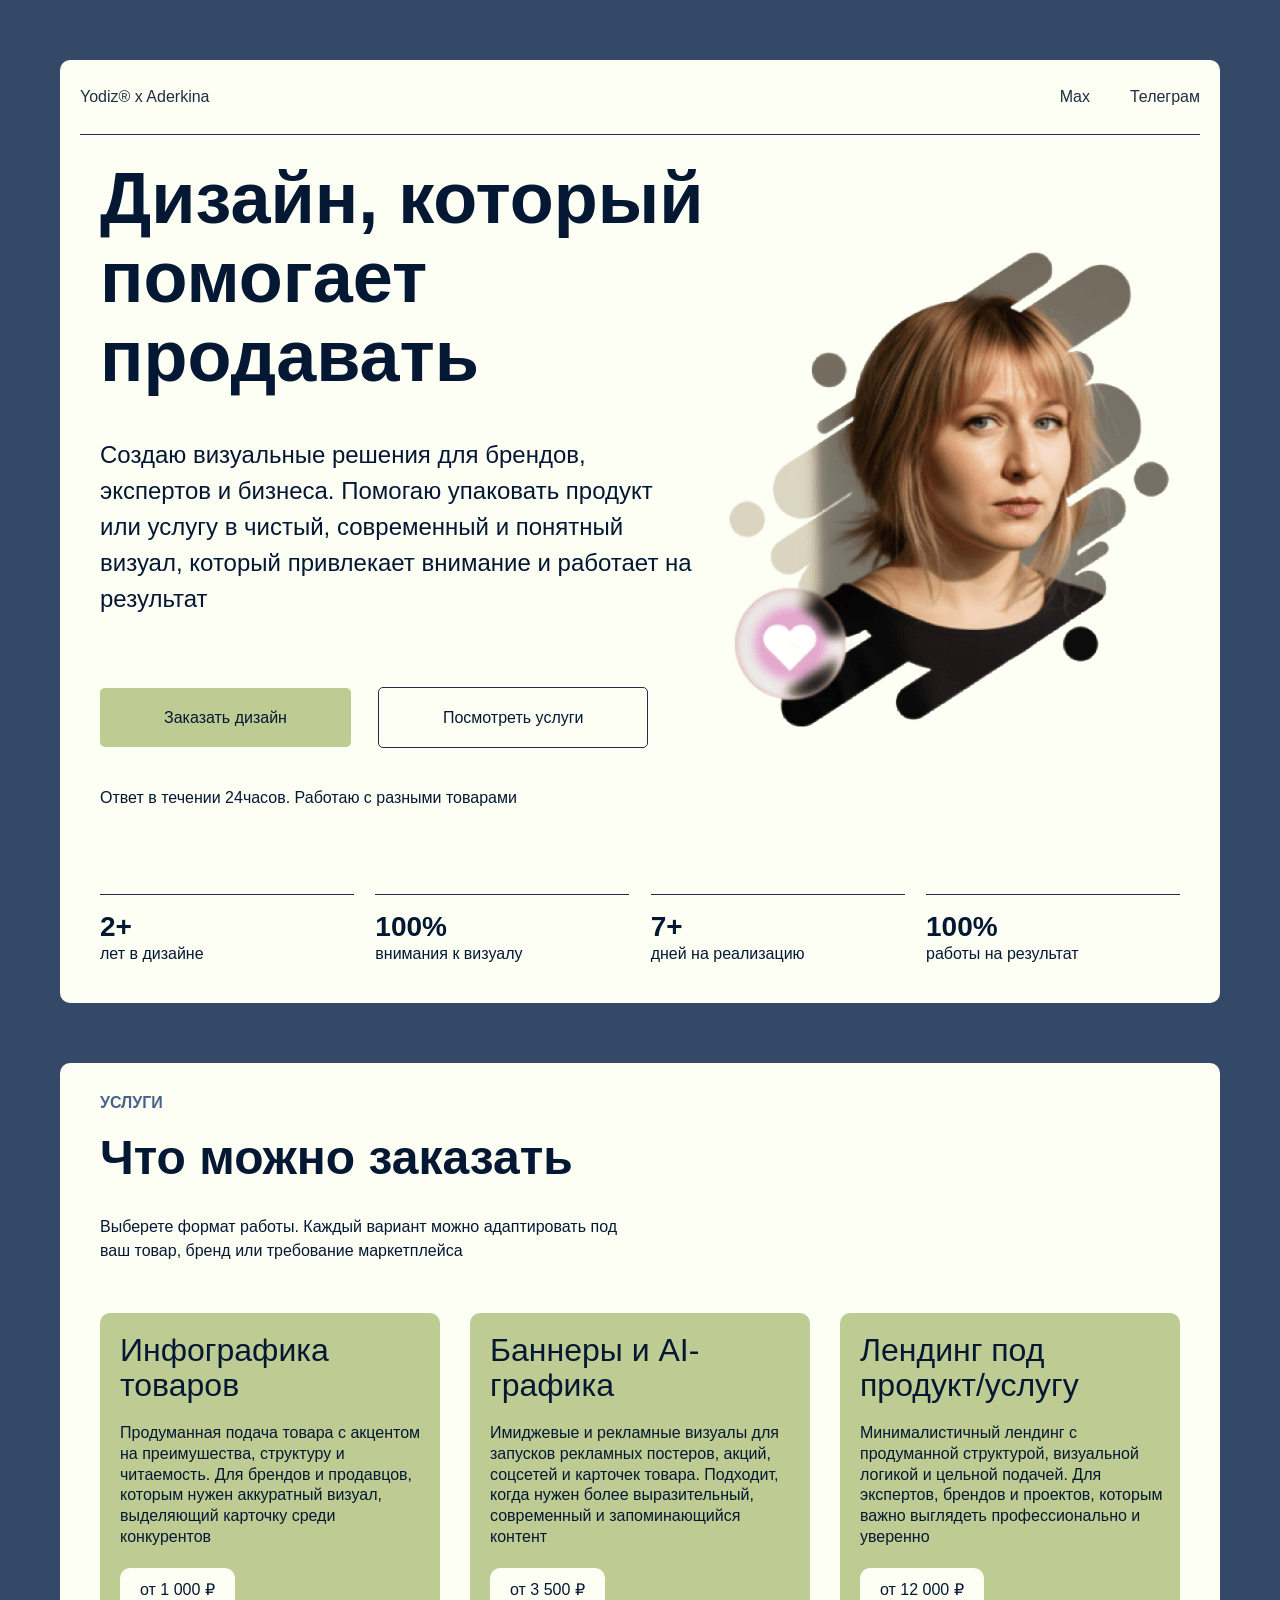
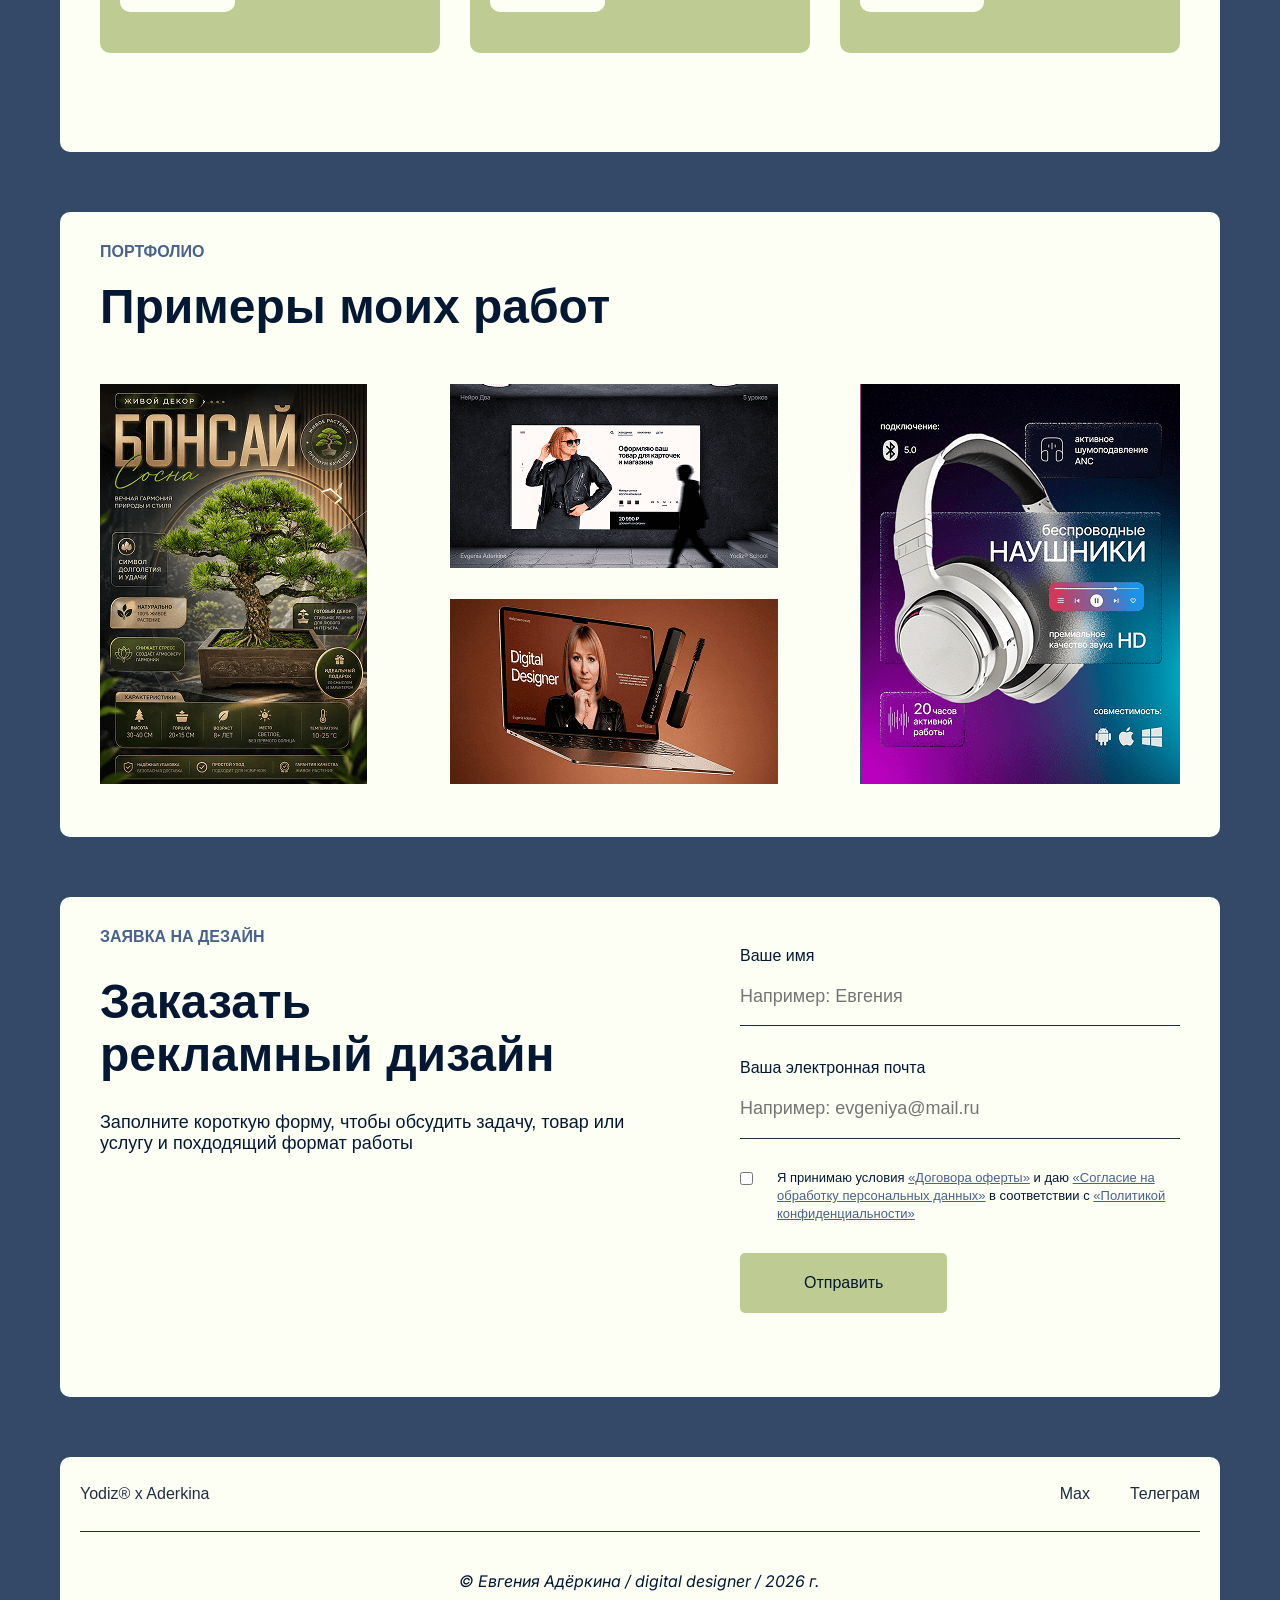
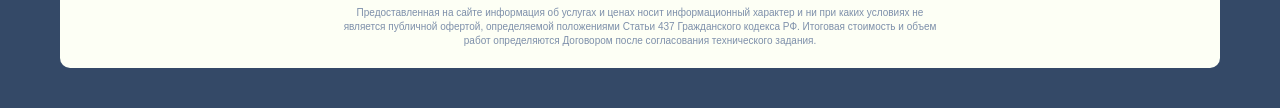
==== commit de9f4bed: "Update index.html" ====
--- a/index.html
+++ b/index.html
@@ -4,9 +4,6 @@
 <head>
     <meta charset="UTF-8">
     <meta name="viewport" content="width=device-width, initial-scale=1.0">
-    <meta name="color-scheme" content="only light">
-    <meta name="supported-color-schemes" content="only light">
-    <meta name="theme-color" content="#344967">
     <title>Evgeniya</title>
     <link rel="stylesheet" href="./css/main.css">
 
--- a/css/main.css
+++ b/css/main.css
@@ -1,15 +1,4 @@
 @charset "UTF-8";
-
-:root { color-scheme: light; }
-
-section, header, footer {
-  background-color: #fdfff5 !important; 
-}
-
-body, p, span, h1, h2, h3, h4, h5, h6, a {
-  color: #051833 !important;
-}
-
 
 /* Сброс CSS стилей. Reset CSS — ВебКадеми */
 /* https://webcademy.ru/blog/739/ */
